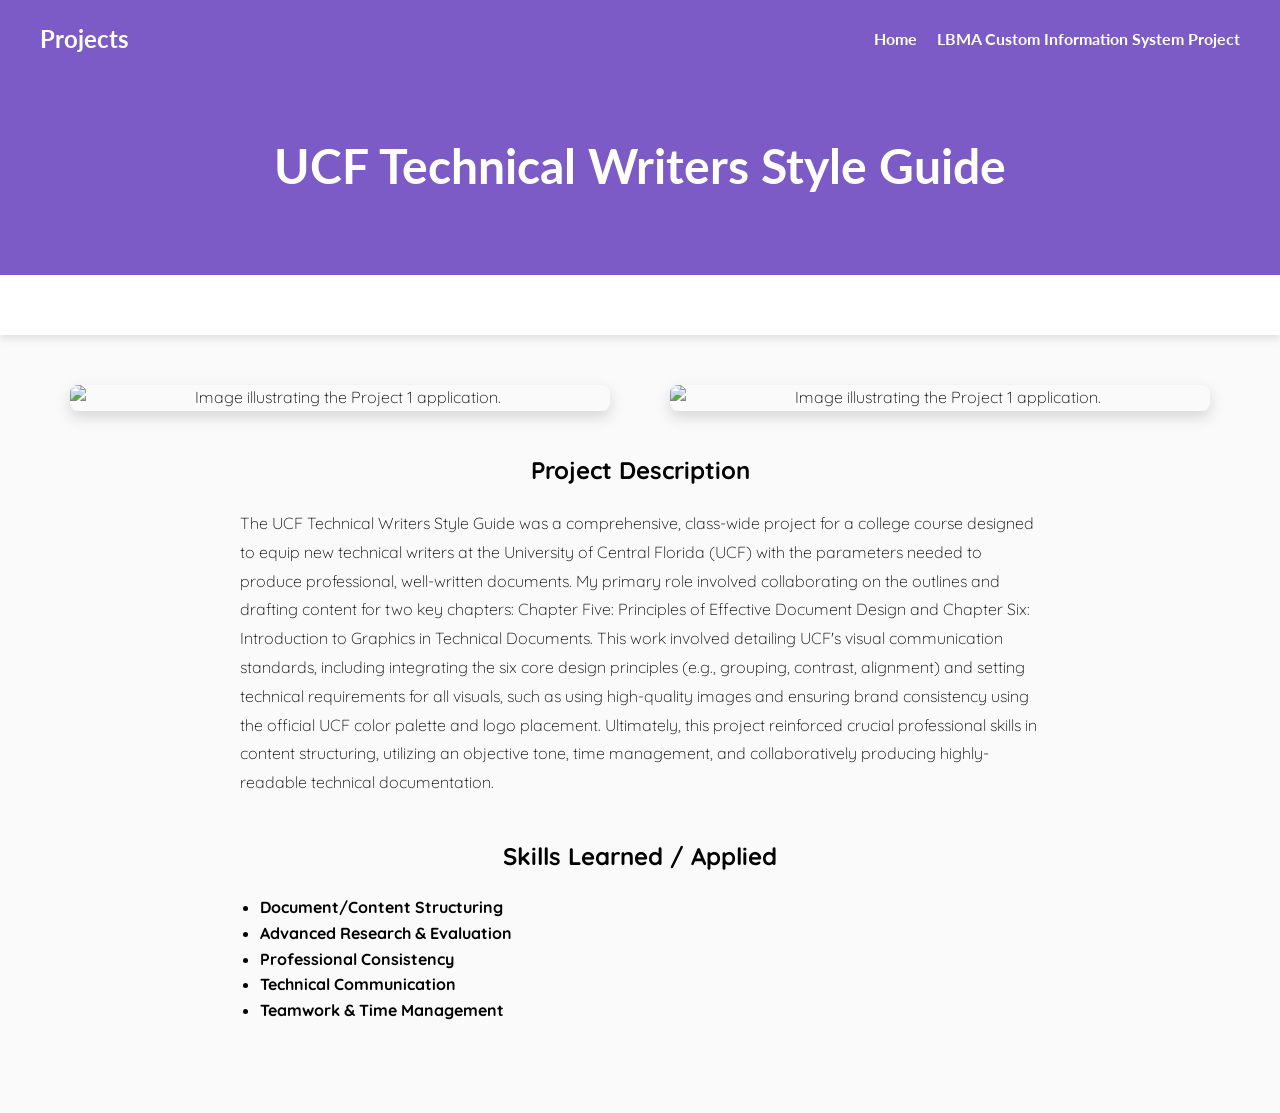
==== Pages/page1.html @ 754b384c "init" ====
<!DOCTYPE html>
<html lang="en">
<head>
    <meta charset="UTF-8">
    <meta name="viewport" content="width=device-width, initial-scale=1.0">
    <title>UCF Technical Writers Style Guide</title>
    <link rel="stylesheet" href="../style.css">
    <link rel="preconnect" href="https://fonts.googleapis.com">
    <link rel="preconnect" href="https://fonts.gstatic.com" crossorigin>
    <link href="https://fonts.googleapis.com/css2?family=Lato:wght@400;700&family=Quicksand:wght@300;400;500;700&display=swap" rel="stylesheet">
</head>
<body>
    <header class="top-section">
        <div class="header-container">
            <nav class="navbar">
                <div class="logo">Projects</div>
                <ul class="nav-links">
                    <li><a href="../index.html">Home</a></li>
                    <li><a href="./page2.html">LBMA Custom Information System Project</a></li>
                </ul>
            </nav>
            
            <div style="text-align: center; padding: 50px 0;">
                <h1 style="font-size: 48px; margin: 0;">UCF Technical Writers Style Guide</h1>
            </div>
               
        </div>
    </header> 

    <div class="separator-bar"></div>

    <main class="bottom-section">
        <div class="main-content">
            
            <div class="image-gallery">
                <img src="../images/Project1Pic1.png" alt="Image illustrating the Project 1 application." >
                <img src="../images/Project1Pic2.png" alt="Image illustrating the Project 1 application." >
            </div>
            
            <div class="project-description-container">
                <h2>Project Description</h2>
                <p>The UCF Technical Writers Style Guide was a comprehensive, 
                    class-wide project for a college course designed to equip new technical writers at the University of Central Florida (UCF) 
                    with the parameters needed to produce professional, well-written documents. 
                    My primary role involved collaborating on the outlines and drafting content 
                    for two key chapters: Chapter Five: Principles of Effective Document Design 
                    and Chapter Six: Introduction to Graphics in Technical Documents. This work 
                    involved detailing UCF's visual communication standards, including integrating 
                    the six core design principles (e.g., grouping, contrast, alignment) and setting 
                    technical requirements for all visuals, such as using high-quality images and 
                    ensuring brand consistency using the official UCF color palette and logo placement. 
                    Ultimately, this project reinforced crucial professional skills in content structuring, 
                    utilizing an objective tone, time management, and collaboratively producing highly-readable 
                    technical documentation.</p>
                
                <h2>Skills Learned / Applied</h2>
                <ul class="skills-list">
                    <li><strong>Document/Content Structuring </strong> </li>
                    <li><strong>Advanced Research & Evaluation </strong> </li>
                    <li><strong>Professional Consistency </strong> </li>
                    <li><strong>Technical Communication </strong> </li>
                    <li><strong>Teamwork & Time Management </strong> </li>
                </ul>
            </div>
            
        </div>
    </main>
</body>
</html>
---- style.css ----
body {
    font-family: 'Inter', sans-serif;
    margin: 0;
    padding: 0;
    line-height: 1.6;
    background: linear-gradient(rgba(0, 0, 0, 0.1), rgba(0, 0, 0, 0.1)), url('./images/Stock Photo.jpg') no-repeat center center;
    background-size: cover;
    background-attachment: scroll;
}

.top-section {
    background-color: rgba(55, 0, 179, 0.6);
    color: white;
    box-shadow: 0 8px 12px rgba(0, 0, 0, 0.6);
    position: relative;
    z-index: 10;
    font-family: 'Lato', sans-serif;
    padding: 20px 0;
}

.header-container {
    max-width: 1200px;
    margin: 0 auto;
    padding: 0 20px;
}

.navbar {
    display: flex;
    justify-content: space-between;
    align-items: center;
    padding-bottom: 20px;
}

.logo {
    color: white;
    font-size: 24px;
    font-weight: bold;
}

.nav-links {
    list-style: none; 
    display: flex;
    gap: 20px;
    margin: 0;
    padding: 0;
}

.nav-links a {
    color: white;
    text-decoration: none;
    font-weight: bold;
}

.header-content {
    display: flex;
    align-items: center;
    justify-content: space-between;
    flex-wrap: wrap;
    gap: 40px;
}

.text-content {
    flex: 1;
    min-width: 300px; 
}

.text-content h1 {
    font-size: 48px;
    margin: 0;
}

.text-content p {
    font-size: 18px;
    margin-top: 10px;
}

.contact-info {
    display: flex;
    align-items: center;
    gap: 10px; 
    margin-top: 20px;
}

.contact-info span {
    font-size: 18px; 
}

.image-content {
    flex: 1;
    display: flex;
    justify-content: center;
    align-items: center;
}

.image-content img {
    max-width: 200px; 
    height: auto;
    box-shadow: 0 4px 8px rgba(0, 0, 0, 0.3);
}

.social-icon-img {
    width: 30px; 
    height: auto;
    vertical-align: middle;
}


.separator-bar {
    height: 60px; 
    background-color: white;
    box-shadow: 0 4px 8px rgba(0, 0, 0, 0.1);
    position: relative;
    z-index: 10;
}

.bottom-section {
    background-color: rgba(255, 255, 255, 0.8);
    padding: 50px 0;
    
    animation: fadeInDrop 0.6s ease-out;
}

.main-content {
    max-width: 1200px;
    margin: 0 auto;
    padding: 0 20px;
    text-align: center;
    font-family: 'Quicksand', sans-serif;
    font-weight: 300;
}

.main-content ul {
    list-style-type: none; 
    padding: 0;
}

@keyframes fadeInDrop {
    from {
        opacity: 0;
        transform: translateY(-20px); 
    }
    to {
        opacity: 1;
        transform: translateY(0); 
    }
}

.image-gallery {
    display: flex;
    justify-content: center;
    gap: 5%; 
    margin-bottom: 40px;
}

.image-gallery img {
    width: 45%; 
    height: auto;
    border-radius: 8px;
    box-shadow: 0 6px 15px rgba(0, 0, 0, 0.15);
}


.project-buttons {
    display: flex;
    justify-content: center;
    gap: 20px;
    margin-top: 30px;
    margin-bottom: 40px;
}


.button {
    padding: 12px 25px;
    font-weight: 700;
    border-radius: 8px;
    transition: background-color 0.3s ease, box-shadow 0.3s ease;
    font-size: 16px;
    display: inline-block; 
}


.button-primary {
    background-color: rgba(55, 0, 179, 0.8); 
    color: white !important; 
    text-decoration: none !important; 
    border: 2px solid rgba(255, 255, 255, 0.5);
    box-shadow: 0 4px 10px rgba(0, 0, 0, 0.2);
}

.button-primary:hover {
    background-color: rgba(55, 0, 179, 1.0); 
    box-shadow: 0 6px 15px rgba(0, 0, 0, 0.3);
}

.project-description-container {
    max-width: 800px;
    margin: 0 auto 40px auto;
    text-align: left; 
    padding: 0 20px;
}

.project-description-container p {
    margin-bottom: 15px;
    line-height: 1.8;
}

.project-description-container h2 {
    text-align: center; 
    margin-top: 40px;
}

.project-description-container .skills-list {
    list-style-type: disc; 
    text-align: left;
    margin-left: 20px;
    padding-left: 0;
}


@media (max-width: 768px) {
    .header-content {
        flex-direction: column;
        text-align: center;
    }

    .nav-links {
        justify-content: center;
    }
    
    .project-buttons {
        flex-direction: column;
        align-items: center;
    }
    
    .button {
        width: 80%;
        margin-bottom: 10px;
    }
    
    .image-gallery {
        flex-direction: column;
        align-items: center;
        gap: 20px;
    }
    
    .image-gallery img {
        width: 90%; 
    }
}
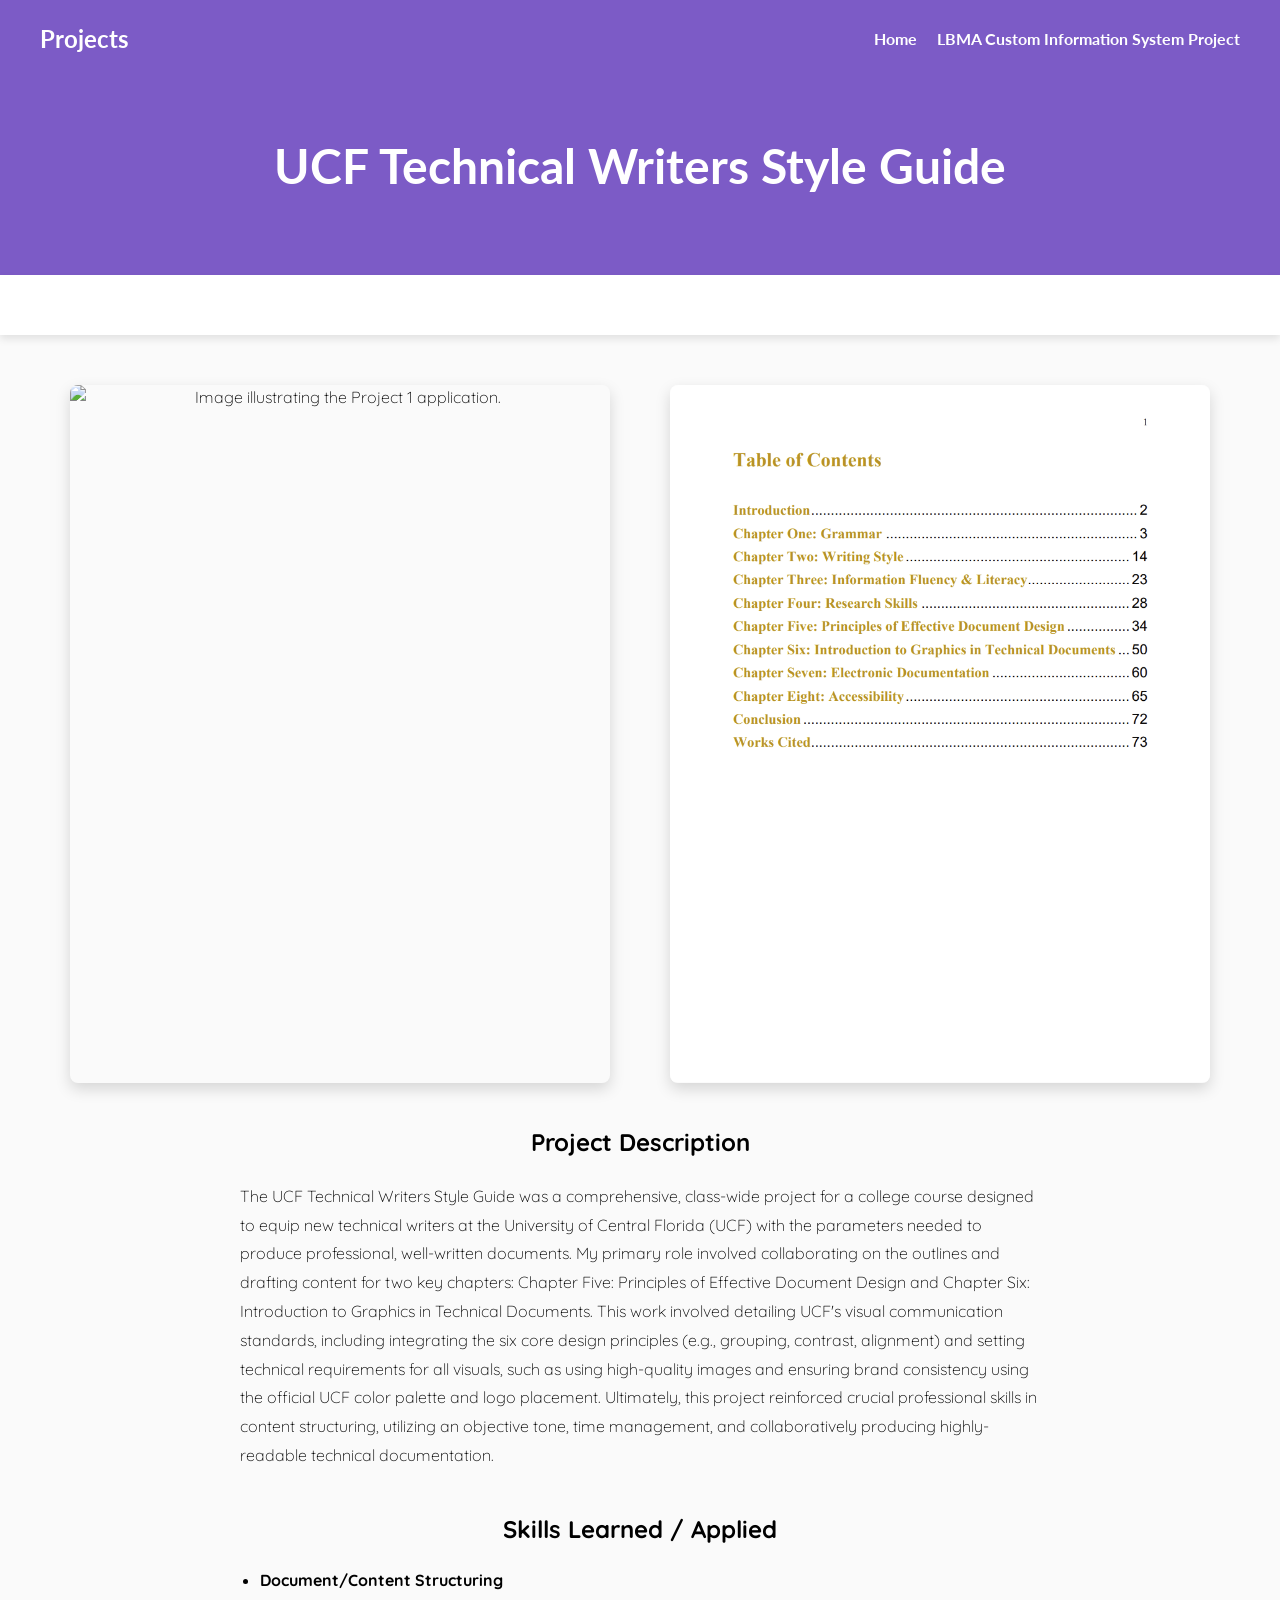
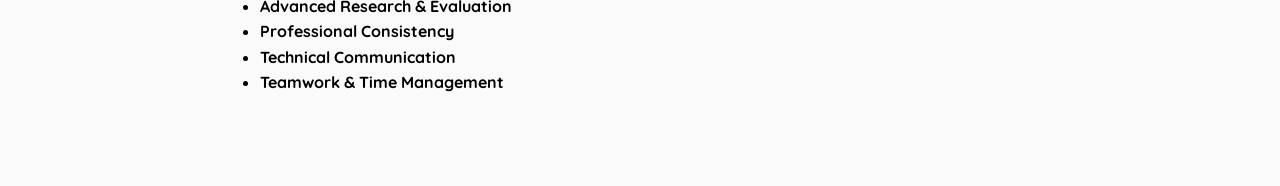
==== commit 413f2a47: "changed folder names in pages" ====
--- a/Pages/page1.html
+++ b/Pages/page1.html
@@ -1,69 +1,69 @@
-<!DOCTYPE html>
-<html lang="en">
-<head>
-    <meta charset="UTF-8">
-    <meta name="viewport" content="width=device-width, initial-scale=1.0">
-    <title>UCF Technical Writers Style Guide</title>
-    <link rel="stylesheet" href="../style.css">
-    <link rel="preconnect" href="https://fonts.googleapis.com">
-    <link rel="preconnect" href="https://fonts.gstatic.com" crossorigin>
-    <link href="https://fonts.googleapis.com/css2?family=Lato:wght@400;700&family=Quicksand:wght@300;400;500;700&display=swap" rel="stylesheet">
-</head>
-<body>
-    <header class="top-section">
-        <div class="header-container">
-            <nav class="navbar">
-                <div class="logo">Projects</div>
-                <ul class="nav-links">
-                    <li><a href="../index.html">Home</a></li>
-                    <li><a href="./page2.html">LBMA Custom Information System Project</a></li>
-                </ul>
-            </nav>
-            
-            <div style="text-align: center; padding: 50px 0;">
-                <h1 style="font-size: 48px; margin: 0;">UCF Technical Writers Style Guide</h1>
-            </div>
-               
-        </div>
-    </header> 
-
-    <div class="separator-bar"></div>
-
-    <main class="bottom-section">
-        <div class="main-content">
-            
-            <div class="image-gallery">
-                <img src="../images/Project1Pic1.png" alt="Image illustrating the Project 1 application." >
-                <img src="../images/Project1Pic2.png" alt="Image illustrating the Project 1 application." >
-            </div>
-            
-            <div class="project-description-container">
-                <h2>Project Description</h2>
-                <p>The UCF Technical Writers Style Guide was a comprehensive, 
-                    class-wide project for a college course designed to equip new technical writers at the University of Central Florida (UCF) 
-                    with the parameters needed to produce professional, well-written documents. 
-                    My primary role involved collaborating on the outlines and drafting content 
-                    for two key chapters: Chapter Five: Principles of Effective Document Design 
-                    and Chapter Six: Introduction to Graphics in Technical Documents. This work 
-                    involved detailing UCF's visual communication standards, including integrating 
-                    the six core design principles (e.g., grouping, contrast, alignment) and setting 
-                    technical requirements for all visuals, such as using high-quality images and 
-                    ensuring brand consistency using the official UCF color palette and logo placement. 
-                    Ultimately, this project reinforced crucial professional skills in content structuring, 
-                    utilizing an objective tone, time management, and collaboratively producing highly-readable 
-                    technical documentation.</p>
-                
-                <h2>Skills Learned / Applied</h2>
-                <ul class="skills-list">
-                    <li><strong>Document/Content Structuring </strong> </li>
-                    <li><strong>Advanced Research & Evaluation </strong> </li>
-                    <li><strong>Professional Consistency </strong> </li>
-                    <li><strong>Technical Communication </strong> </li>
-                    <li><strong>Teamwork & Time Management </strong> </li>
-                </ul>
-            </div>
-            
-        </div>
-    </main>
-</body>
-</html>
+<!DOCTYPE html>
+<html lang="en">
+<head>
+    <meta charset="UTF-8">
+    <meta name="viewport" content="width=device-width, initial-scale=1.0">
+    <title>UCF Technical Writers Style Guide</title>
+    <link rel="stylesheet" href="../style.css">
+    <link rel="preconnect" href="https://fonts.googleapis.com">
+    <link rel="preconnect" href="https://fonts.gstatic.com" crossorigin>
+    <link href="https://fonts.googleapis.com/css2?family=Lato:wght@400;700&family=Quicksand:wght@300;400;500;700&display=swap" rel="stylesheet">
+</head>
+<body>
+    <header class="top-section">
+        <div class="header-container">
+            <nav class="navbar">
+                <div class="logo">Projects</div>
+                <ul class="nav-links">
+                    <li><a href="../index.html">Home</a></li>
+                    <li><a href="./page2.html">LBMA Custom Information System Project</a></li>
+                </ul>
+            </nav>
+            
+            <div style="text-align: center; padding: 50px 0;">
+                <h1 style="font-size: 48px; margin: 0;">UCF Technical Writers Style Guide</h1>
+            </div>
+               
+        </div>
+    </header> 
+
+    <div class="separator-bar"></div>
+
+    <main class="bottom-section">
+        <div class="main-content">
+            
+            <div class="image-gallery">
+                <img src="../Images/" alt="Image illustrating the Project 1 application." >
+                <img src="../Images/Project1Pic2.png" alt="Image illustrating the Project 1 application." >
+            </div>
+            
+            <div class="project-description-container">
+                <h2>Project Description</h2>
+                <p>The UCF Technical Writers Style Guide was a comprehensive, 
+                    class-wide project for a college course designed to equip new technical writers at the University of Central Florida (UCF) 
+                    with the parameters needed to produce professional, well-written documents. 
+                    My primary role involved collaborating on the outlines and drafting content 
+                    for two key chapters: Chapter Five: Principles of Effective Document Design 
+                    and Chapter Six: Introduction to Graphics in Technical Documents. This work 
+                    involved detailing UCF's visual communication standards, including integrating 
+                    the six core design principles (e.g., grouping, contrast, alignment) and setting 
+                    technical requirements for all visuals, such as using high-quality images and 
+                    ensuring brand consistency using the official UCF color palette and logo placement. 
+                    Ultimately, this project reinforced crucial professional skills in content structuring, 
+                    utilizing an objective tone, time management, and collaboratively producing highly-readable 
+                    technical documentation.</p>
+                
+                <h2>Skills Learned / Applied</h2>
+                <ul class="skills-list">
+                    <li><strong>Document/Content Structuring </strong> </li>
+                    <li><strong>Advanced Research & Evaluation </strong> </li>
+                    <li><strong>Professional Consistency </strong> </li>
+                    <li><strong>Technical Communication </strong> </li>
+                    <li><strong>Teamwork & Time Management </strong> </li>
+                </ul>
+            </div>
+            
+        </div>
+    </main>
+</body>
+</html>
--- a/style.css
+++ b/style.css
@@ -1,249 +1,249 @@
-body {
-    font-family: 'Inter', sans-serif;
-    margin: 0;
-    padding: 0;
-    line-height: 1.6;
-    background: linear-gradient(rgba(0, 0, 0, 0.1), rgba(0, 0, 0, 0.1)), url('./images/Stock Photo.jpg') no-repeat center center;
-    background-size: cover;
-    background-attachment: scroll;
-}
-
-.top-section {
-    background-color: rgba(55, 0, 179, 0.6);
-    color: white;
-    box-shadow: 0 8px 12px rgba(0, 0, 0, 0.6);
-    position: relative;
-    z-index: 10;
-    font-family: 'Lato', sans-serif;
-    padding: 20px 0;
-}
-
-.header-container {
-    max-width: 1200px;
-    margin: 0 auto;
-    padding: 0 20px;
-}
-
-.navbar {
-    display: flex;
-    justify-content: space-between;
-    align-items: center;
-    padding-bottom: 20px;
-}
-
-.logo {
-    color: white;
-    font-size: 24px;
-    font-weight: bold;
-}
-
-.nav-links {
-    list-style: none; 
-    display: flex;
-    gap: 20px;
-    margin: 0;
-    padding: 0;
-}
-
-.nav-links a {
-    color: white;
-    text-decoration: none;
-    font-weight: bold;
-}
-
-.header-content {
-    display: flex;
-    align-items: center;
-    justify-content: space-between;
-    flex-wrap: wrap;
-    gap: 40px;
-}
-
-.text-content {
-    flex: 1;
-    min-width: 300px; 
-}
-
-.text-content h1 {
-    font-size: 48px;
-    margin: 0;
-}
-
-.text-content p {
-    font-size: 18px;
-    margin-top: 10px;
-}
-
-.contact-info {
-    display: flex;
-    align-items: center;
-    gap: 10px; 
-    margin-top: 20px;
-}
-
-.contact-info span {
-    font-size: 18px; 
-}
-
-.image-content {
-    flex: 1;
-    display: flex;
-    justify-content: center;
-    align-items: center;
-}
-
-.image-content img {
-    max-width: 200px; 
-    height: auto;
-    box-shadow: 0 4px 8px rgba(0, 0, 0, 0.3);
-}
-
-.social-icon-img {
-    width: 30px; 
-    height: auto;
-    vertical-align: middle;
-}
-
-
-.separator-bar {
-    height: 60px; 
-    background-color: white;
-    box-shadow: 0 4px 8px rgba(0, 0, 0, 0.1);
-    position: relative;
-    z-index: 10;
-}
-
-.bottom-section {
-    background-color: rgba(255, 255, 255, 0.8);
-    padding: 50px 0;
-    
-    animation: fadeInDrop 0.6s ease-out;
-}
-
-.main-content {
-    max-width: 1200px;
-    margin: 0 auto;
-    padding: 0 20px;
-    text-align: center;
-    font-family: 'Quicksand', sans-serif;
-    font-weight: 300;
-}
-
-.main-content ul {
-    list-style-type: none; 
-    padding: 0;
-}
-
-@keyframes fadeInDrop {
-    from {
-        opacity: 0;
-        transform: translateY(-20px); 
-    }
-    to {
-        opacity: 1;
-        transform: translateY(0); 
-    }
-}
-
-.image-gallery {
-    display: flex;
-    justify-content: center;
-    gap: 5%; 
-    margin-bottom: 40px;
-}
-
-.image-gallery img {
-    width: 45%; 
-    height: auto;
-    border-radius: 8px;
-    box-shadow: 0 6px 15px rgba(0, 0, 0, 0.15);
-}
-
-
-.project-buttons {
-    display: flex;
-    justify-content: center;
-    gap: 20px;
-    margin-top: 30px;
-    margin-bottom: 40px;
-}
-
-
-.button {
-    padding: 12px 25px;
-    font-weight: 700;
-    border-radius: 8px;
-    transition: background-color 0.3s ease, box-shadow 0.3s ease;
-    font-size: 16px;
-    display: inline-block; 
-}
-
-
-.button-primary {
-    background-color: rgba(55, 0, 179, 0.8); 
-    color: white !important; 
-    text-decoration: none !important; 
-    border: 2px solid rgba(255, 255, 255, 0.5);
-    box-shadow: 0 4px 10px rgba(0, 0, 0, 0.2);
-}
-
-.button-primary:hover {
-    background-color: rgba(55, 0, 179, 1.0); 
-    box-shadow: 0 6px 15px rgba(0, 0, 0, 0.3);
-}
-
-.project-description-container {
-    max-width: 800px;
-    margin: 0 auto 40px auto;
-    text-align: left; 
-    padding: 0 20px;
-}
-
-.project-description-container p {
-    margin-bottom: 15px;
-    line-height: 1.8;
-}
-
-.project-description-container h2 {
-    text-align: center; 
-    margin-top: 40px;
-}
-
-.project-description-container .skills-list {
-    list-style-type: disc; 
-    text-align: left;
-    margin-left: 20px;
-    padding-left: 0;
-}
-
-
-@media (max-width: 768px) {
-    .header-content {
-        flex-direction: column;
-        text-align: center;
-    }
-
-    .nav-links {
-        justify-content: center;
-    }
-    
-    .project-buttons {
-        flex-direction: column;
-        align-items: center;
-    }
-    
-    .button {
-        width: 80%;
-        margin-bottom: 10px;
-    }
-    
-    .image-gallery {
-        flex-direction: column;
-        align-items: center;
-        gap: 20px;
-    }
-    
-    .image-gallery img {
-        width: 90%; 
-    }
-}
+body {
+    font-family: 'Inter', sans-serif;
+    margin: 0;
+    padding: 0;
+    line-height: 1.6;
+    background: linear-gradient(rgba(0, 0, 0, 0.1), rgba(0, 0, 0, 0.1)), url('./Images/ Photo.jpg') no-repeat center center;
+    background-size: cover;
+    background-attachment: scroll;
+}
+
+.top-section {
+    background-color: rgba(55, 0, 179, 0.6);
+    color: white;
+    box-shadow: 0 8px 12px rgba(0, 0, 0, 0.6);
+    position: relative;
+    z-index: 10;
+    font-family: 'Lato', sans-serif;
+    padding: 20px 0;
+}
+
+.header-container {
+    max-width: 1200px;
+    margin: 0 auto;
+    padding: 0 20px;
+}
+
+.navbar {
+    display: flex;
+    justify-content: space-between;
+    align-items: center;
+    padding-bottom: 20px;
+}
+
+.logo {
+    color: white;
+    font-size: 24px;
+    font-weight: bold;
+}
+
+.nav-links {
+    list-style: none; 
+    display: flex;
+    gap: 20px;
+    margin: 0;
+    padding: 0;
+}
+
+.nav-links a {
+    color: white;
+    text-decoration: none;
+    font-weight: bold;
+}
+
+.header-content {
+    display: flex;
+    align-items: center;
+    justify-content: space-between;
+    flex-wrap: wrap;
+    gap: 40px;
+}
+
+.text-content {
+    flex: 1;
+    min-width: 300px; 
+}
+
+.text-content h1 {
+    font-size: 48px;
+    margin: 0;
+}
+
+.text-content p {
+    font-size: 18px;
+    margin-top: 10px;
+}
+
+.contact-info {
+    display: flex;
+    align-items: center;
+    gap: 10px; 
+    margin-top: 20px;
+}
+
+.contact-info span {
+    font-size: 18px; 
+}
+
+.image-content {
+    flex: 1;
+    display: flex;
+    justify-content: center;
+    align-items: center;
+}
+
+.image-content img {
+    max-width: 200px; 
+    height: auto;
+    box-shadow: 0 4px 8px rgba(0, 0, 0, 0.3);
+}
+
+.social-icon-img {
+    width: 30px; 
+    height: auto;
+    vertical-align: middle;
+}
+
+
+.separator-bar {
+    height: 60px; 
+    background-color: white;
+    box-shadow: 0 4px 8px rgba(0, 0, 0, 0.1);
+    position: relative;
+    z-index: 10;
+}
+
+.bottom-section {
+    background-color: rgba(255, 255, 255, 0.8);
+    padding: 50px 0;
+    
+    animation: fadeInDrop 0.6s ease-out;
+}
+
+.main-content {
+    max-width: 1200px;
+    margin: 0 auto;
+    padding: 0 20px;
+    text-align: center;
+    font-family: 'Quicksand', sans-serif;
+    font-weight: 300;
+}
+
+.main-content ul {
+    list-style-type: none; 
+    padding: 0;
+}
+
+@keyframes fadeInDrop {
+    from {
+        opacity: 0;
+        transform: translateY(-20px); 
+    }
+    to {
+        opacity: 1;
+        transform: translateY(0); 
+    }
+}
+
+.image-gallery {
+    display: flex;
+    justify-content: center;
+    gap: 5%; 
+    margin-bottom: 40px;
+}
+
+.image-gallery img {
+    width: 45%; 
+    height: auto;
+    border-radius: 8px;
+    box-shadow: 0 6px 15px rgba(0, 0, 0, 0.15);
+}
+
+
+.project-buttons {
+    display: flex;
+    justify-content: center;
+    gap: 20px;
+    margin-top: 30px;
+    margin-bottom: 40px;
+}
+
+
+.button {
+    padding: 12px 25px;
+    font-weight: 700;
+    border-radius: 8px;
+    transition: background-color 0.3s ease, box-shadow 0.3s ease;
+    font-size: 16px;
+    display: inline-block; 
+}
+
+
+.button-primary {
+    background-color: rgba(55, 0, 179, 0.8); 
+    color: white !important; 
+    text-decoration: none !important; 
+    border: 2px solid rgba(255, 255, 255, 0.5);
+    box-shadow: 0 4px 10px rgba(0, 0, 0, 0.2);
+}
+
+.button-primary:hover {
+    background-color: rgba(55, 0, 179, 1.0); 
+    box-shadow: 0 6px 15px rgba(0, 0, 0, 0.3);
+}
+
+.project-description-container {
+    max-width: 800px;
+    margin: 0 auto 40px auto;
+    text-align: left; 
+    padding: 0 20px;
+}
+
+.project-description-container p {
+    margin-bottom: 15px;
+    line-height: 1.8;
+}
+
+.project-description-container h2 {
+    text-align: center; 
+    margin-top: 40px;
+}
+
+.project-description-container .skills-list {
+    list-style-type: disc; 
+    text-align: left;
+    margin-left: 20px;
+    padding-left: 0;
+}
+
+
+@media (max-width: 768px) {
+    .header-content {
+        flex-direction: column;
+        text-align: center;
+    }
+
+    .nav-links {
+        justify-content: center;
+    }
+    
+    .project-buttons {
+        flex-direction: column;
+        align-items: center;
+    }
+    
+    .button {
+        width: 80%;
+        margin-bottom: 10px;
+    }
+    
+    .image-gallery {
+        flex-direction: column;
+        align-items: center;
+        gap: 20px;
+    }
+    
+    .image-gallery img {
+        width: 90%; 
+    }
+}
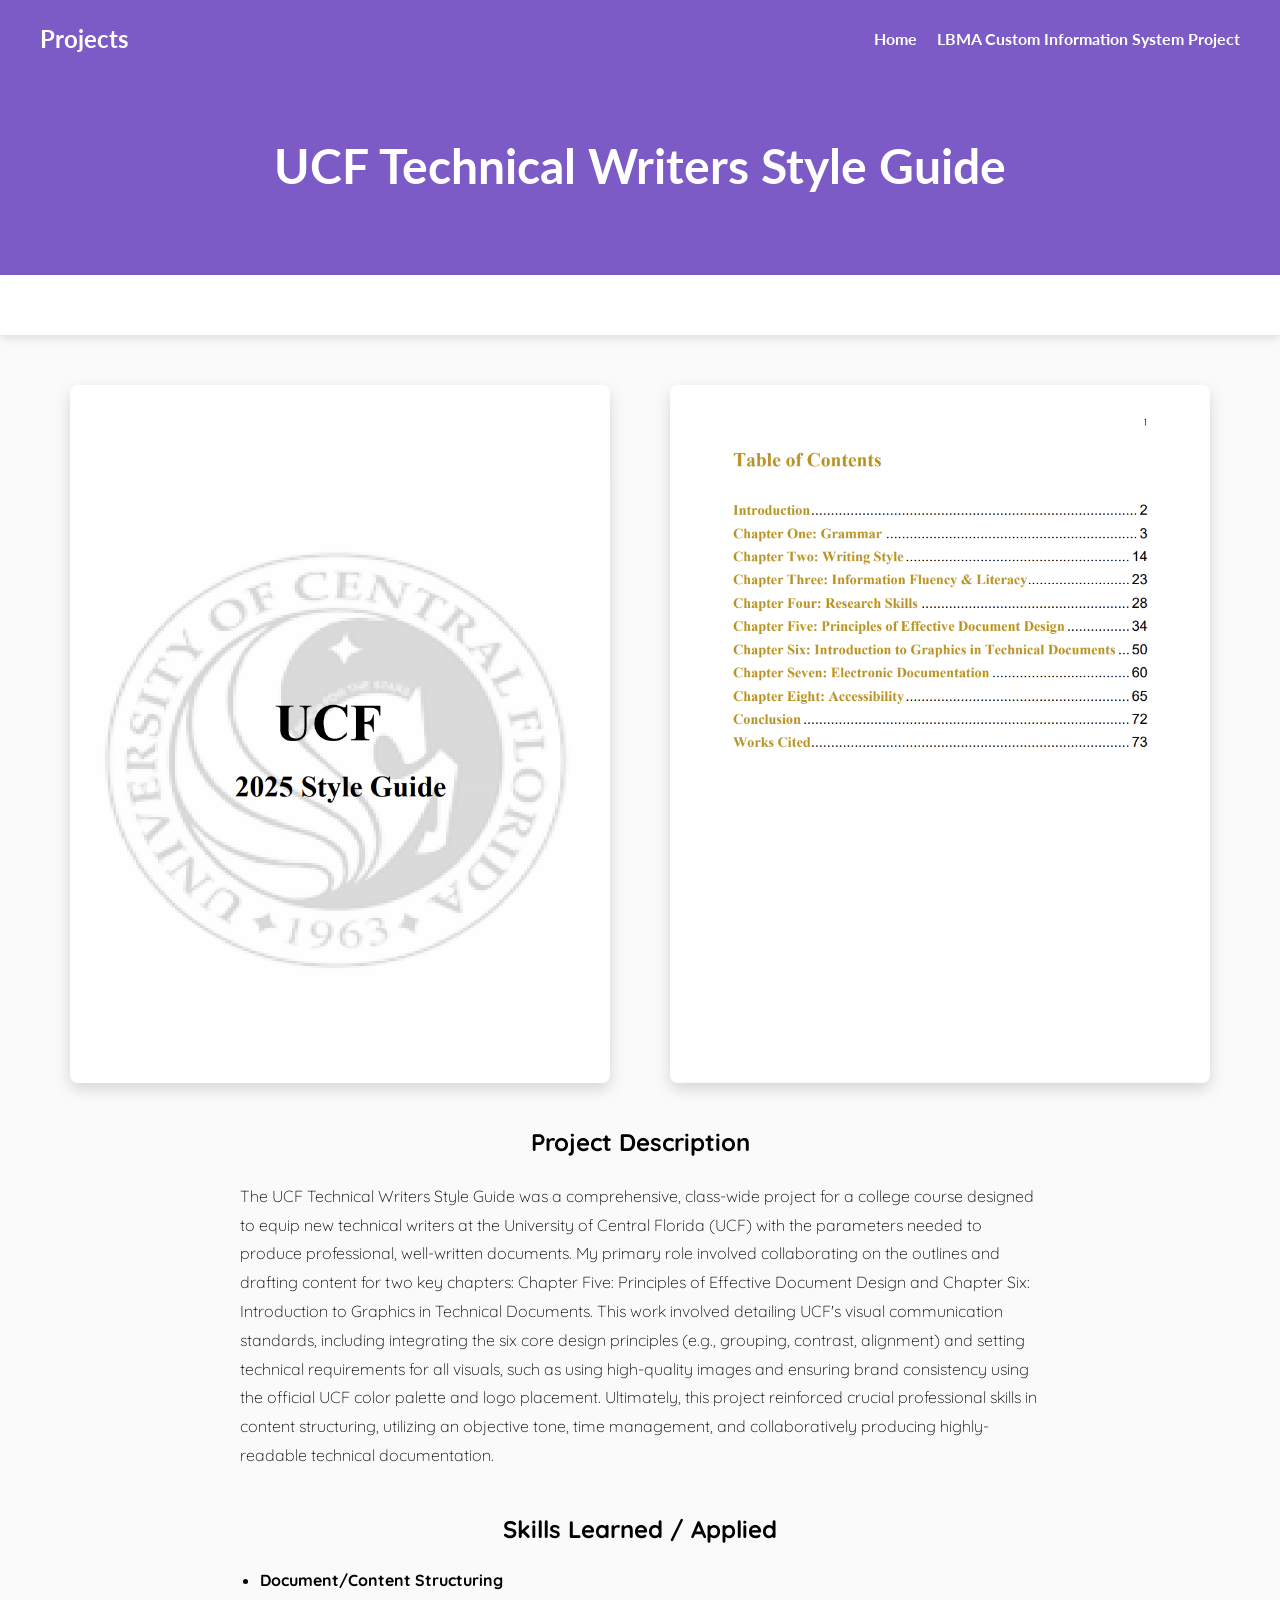
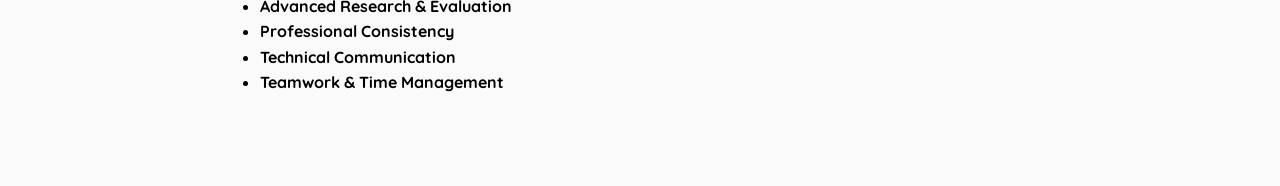
==== commit 3522315c: "simple fix 2" ====
--- a/Pages/page1.html
+++ b/Pages/page1.html
@@ -33,7 +33,7 @@
         <div class="main-content">
             
             <div class="image-gallery">
-                <img src="../Images/" alt="Image illustrating the Project 1 application." >
+                <img src="../Images/Project1Pic1.png" alt="Image illustrating the Project 1 application." >
                 <img src="../Images/Project1Pic2.png" alt="Image illustrating the Project 1 application." >
             </div>
             
--- a/style.css
+++ b/style.css
@@ -3,7 +3,7 @@
     margin: 0;
     padding: 0;
     line-height: 1.6;
-    background: linear-gradient(rgba(0, 0, 0, 0.1), rgba(0, 0, 0, 0.1)), url('./Images/ Photo.jpg') no-repeat center center;
+    background: linear-gradient(rgba(0, 0, 0, 0.1), rgba(0, 0, 0, 0.1)), url('./Images/Photo.jpg') no-repeat center center;
     background-size: cover;
     background-attachment: scroll;
 }
